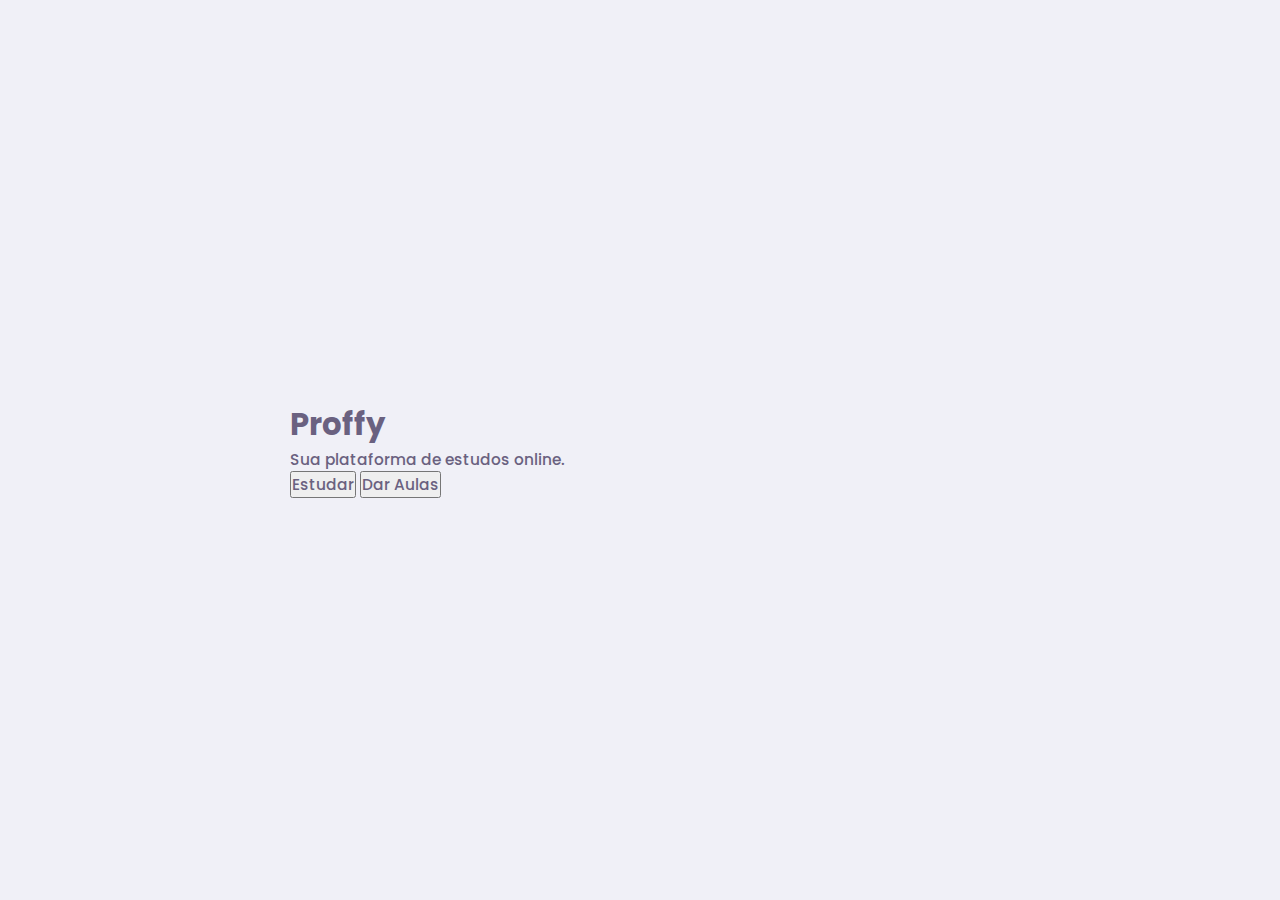
==== index.html @ ed42254c "Initial files" ====
<!DOCTYPE html>
<html lang="pt-br">
<head>
    <meta charset="UTF-8">
    <meta name="viewport" content="width=device-width, initial-scale=1.0">
    <title>Proffy | Sua Plataforma de Estudos Online</title>
    <link rel="stylesheet" href="style.css">
    <link href="https://fonts.googleapis.com/css2?family=Archivo:wght@400;700&amp;family=Poppins:wght@400;600&amp;display=swap" rel="stylesheet">
</head>
<body>
<div id="container">
    <h1>Proffy</h1>
    <p>Sua plataforma de estudos online.</p>
    <!--<img src="images/landing.svg" alt="logo">-->
    <button>Estudar</button>
    <button>Dar Aulas</button>
</div>

</body>
</html>
---- style.css ----
:root {
    --color-background: #F0F0F7;
    --color-primary-lighter: #9871F5;
    --color-primary-light: #916BEA;
    --color-primary: #8257E5;
    --color-primary-dark: #774DD6;
    --color-primary-darker: #6842c2;
    --color-secondary: #04D361;
    --color-secondary-dark: #04BF58;
    --color-title-in-primary: #FFFFFF;
    --color-text-in-primary: #D4C2FF;
    --color-text-title: #32264D;
    --color-text-complement: #9C98A6;
    --color-text-base: #6A6180;
    --color-line-in-white: #E6E6F0;
    --color-input-background: #F8F8FC;
    --color-button-text: #FFFFFF;
    --color-box-base: #FFFFFF;
    --color-box-footer: #FAFAFC;
    --color-small-info: #C1BCCC;
    font-size: 60%; /* controle das medidas rem */
}

* {
    margin: 0;
    padding: 0;
    box-sizing: border-box;
    
}

html, body {
    height: 100vh;
}

body, input, button, textarea {
    font: 500 1.6rem Poppins;
    color:  var(--color-text-base)
}
#container {
    width: 90vh;
    max-width: 700px;  
}

body {
    background-color: var(--color-background);
    display: flex;
    align-items: center;
    justify-content: center;
}
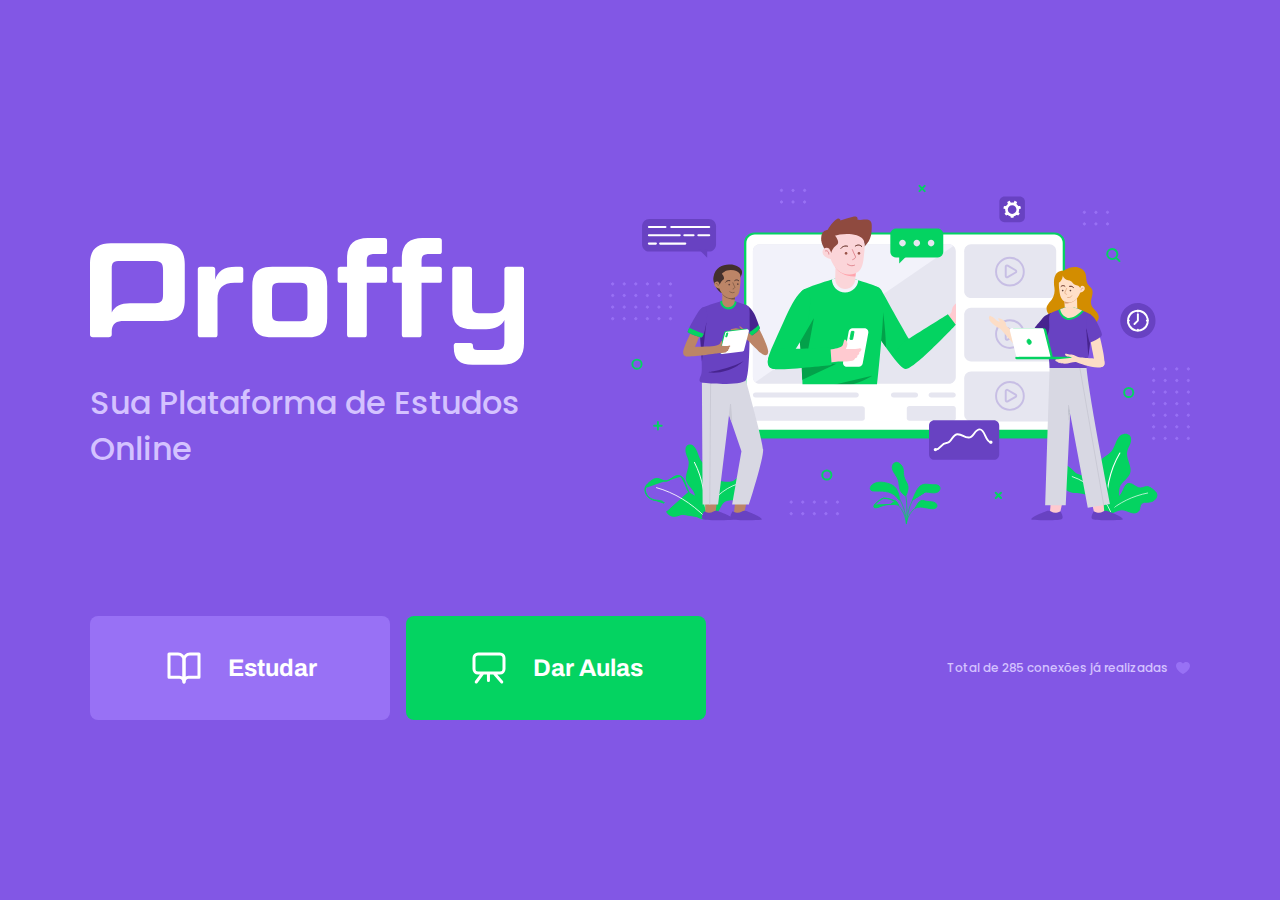
==== commit 84f96342: "add page-landing.css and update main.css" ====
--- a/index.html
+++ b/index.html
@@ -4,17 +4,33 @@
     <meta charset="UTF-8">
     <meta name="viewport" content="width=device-width, initial-scale=1.0">
     <title>Proffy | Sua Plataforma de Estudos Online</title>
-    <link rel="stylesheet" href="style.css">
+    <link rel="stylesheet" href="styles/partials/page-landing.css">
+    <link rel="stylesheet" href="styles/main.css">
     <link href="https://fonts.googleapis.com/css2?family=Archivo:wght@400;700&amp;family=Poppins:wght@400;600&amp;display=swap" rel="stylesheet">
 </head>
-<body>
-<div id="container">
-    <h1>Proffy</h1>
-    <p>Sua plataforma de estudos online.</p>
-    <!--<img src="images/landing.svg" alt="logo">-->
-    <button>Estudar</button>
-    <button>Dar Aulas</button>
-</div>
+<body id="page-landing">
+
+    <div id="container">
+        <div class="logo-container">
+        <img src="images/logo.svg" alt="proffy">
+        <h2>Sua Plataforma de Estudos Online</h2>
+        </div>
+        <img class="hero-image" src="images/landing.svg" alt="landing">
+
+        <div class="buttons-container">
+        <a class="study" href="/study.html"><img src="images/icons/study.svg" alt="Estudar">Estudar</a>
+        <a class="give-classes" href="/give-classes.html"><img src="images/icons/give-classes.svg" alt="dar aulas"> Dar Aulas</a> 
+        </div>
+
+        <p class="total-connections">
+            Total de 285 conexões já realizadas
+            <img src="images/icons/purple-heart.svg" alt="Coração Roxo">
+        </p>
+
+
+    </div>
+
+
 
 </body>
 </html>--- a/styles/partials/page-landing.css
+++ b/styles/partials/page-landing.css
@@ -0,0 +1,141 @@
+#page-landing {
+    background: var(--color-primary);
+  }
+  
+  #container {
+    color: var(--color-text-in-primary)
+  }
+  
+  .logo-container img {
+    height: 10rem;
+  }
+  
+  .logo-container {
+    text-align: center;
+    margin-bottom: 3.2rem;
+  }
+  
+  .logo-container h2 {
+    font-weight: 500;
+    font-size: 3.2rem;
+    line-height: 4.6rem;
+    margin-top: 0.8rem;
+  }
+  
+  .hero-image {
+    width: 100%;
+  }
+  
+  .buttons-container {
+    display: flex;
+    justify-content: center;
+    margin: 3.2rem 0;
+  }
+  
+  .buttons-container a {
+    width: 30rem;
+    height: 10.4rem;
+    border-radius: 0.8rem;
+    margin-right: 1.6rem;
+  
+    font: 700 2.4rem Archivo;
+  
+    display: flex;
+    align-items: center;
+    justify-content: center;
+  
+    text-decoration: none;
+  
+    color: var(--color-button-text);
+  
+    transition: background 0.2s;
+  }
+  
+  .buttons-container a img {
+    width: 4rem;
+    margin-right: 2.4rem;
+  }
+  
+  .buttons-container a.study {
+    background: var(--color-primary-lighter);
+  }
+  
+  .buttons-container a.study:hover {
+    background: var(--color-primary-light);
+  }
+  
+  .buttons-container a.give-classes {
+    background: var(--color-secondary);
+    margin: 0;
+  }
+  
+  .buttons-container a.give-classes:hover {
+    background: var(--color-secondary-dark);
+  }
+  
+  .total-connections {
+    font-size: 1.8rem;
+    display: flex;
+    align-items: center;
+    justify-content: center;
+  }
+  
+  .total-connections img {
+    margin-left: 0.8rem;
+  }
+  
+  @media (max-width: 1100px) {
+    :root {
+      font-size: 38%;
+    }
+  
+    .logo-container img {
+      height: 7rem;
+    }
+  }
+  
+  @media (min-width: 1100px) {
+    #page-landing #container {
+      max-width: 1100px;
+      display: grid;
+      grid-template-columns: 2fr 1fr 2fr;
+      grid-template-rows: 350px 1fr;
+      grid-template-areas: 
+        "proffy img img"
+        "button button texting"
+      ;
+      column-gap: 87px;
+      row-gap: 86px;
+    }
+  
+    .logo-container {
+     grid-area: proffy;
+     text-align: initial;
+     align-self: center;
+     margin: 0;
+    }
+  
+    .logo-container img {
+      height: 127px;
+    }
+  
+    .hero-image {
+      grid-area: img;
+      height: 350px;
+    }
+  
+    .buttons-container {
+      grid-area: button;
+      justify-content: flex-start;
+      margin: 0;
+    }
+  
+    .total-connections {
+      grid-area: texting;
+      justify-self: end;
+      font-size: 1.2rem;
+    }
+  
+    
+  
+  }--- a/styles/main.css
+++ b/styles/main.css
@@ -0,0 +1,56 @@
+:root {
+    --color-background: #F0F0F7;
+    --color-primary-lighter: #9871F5;
+    --color-primary-light: #916BEA;
+    --color-primary: #8257E5;
+    --color-primary-dark: #774DD6;
+    --color-primary-darker: #6842c2;
+    --color-secondary: #04D361;
+    --color-secondary-dark: #04BF58;
+    --color-title-in-primary: #FFFFFF;
+    --color-text-in-primary: #D4C2FF;
+    --color-text-title: #32264D;
+    --color-text-complement: #9C98A6;
+    --color-text-base: #6A6180;
+    --color-line-in-white: #E6E6F0;
+    --color-input-background: #F8F8FC;
+    --color-button-text: #FFFFFF;
+    --color-box-base: #FFFFFF;
+    --color-box-footer: #FAFAFC;
+    --color-small-info: #C1BCCC;
+    font-size: 60%; /* controle das medidas rem */
+}
+
+* {
+    margin: 0;
+    padding: 0;
+    box-sizing: border-box;
+    
+}
+
+html, body {
+    height: 100vh;
+}
+
+body {
+    display: flex;
+    justify-content: center;
+    align-items: center;
+    background-color: var(--color-background);
+  }
+
+body, input, button, textarea {
+    font: 500 1.6rem Poppins;
+    color:  var(--color-text-base)
+}
+
+#container {
+    width: 90vw;
+    max-width: 700px;  
+}
+
+@media (min-width: 700px) {
+    :root {
+        font-size: 62.5%;
+    }
+}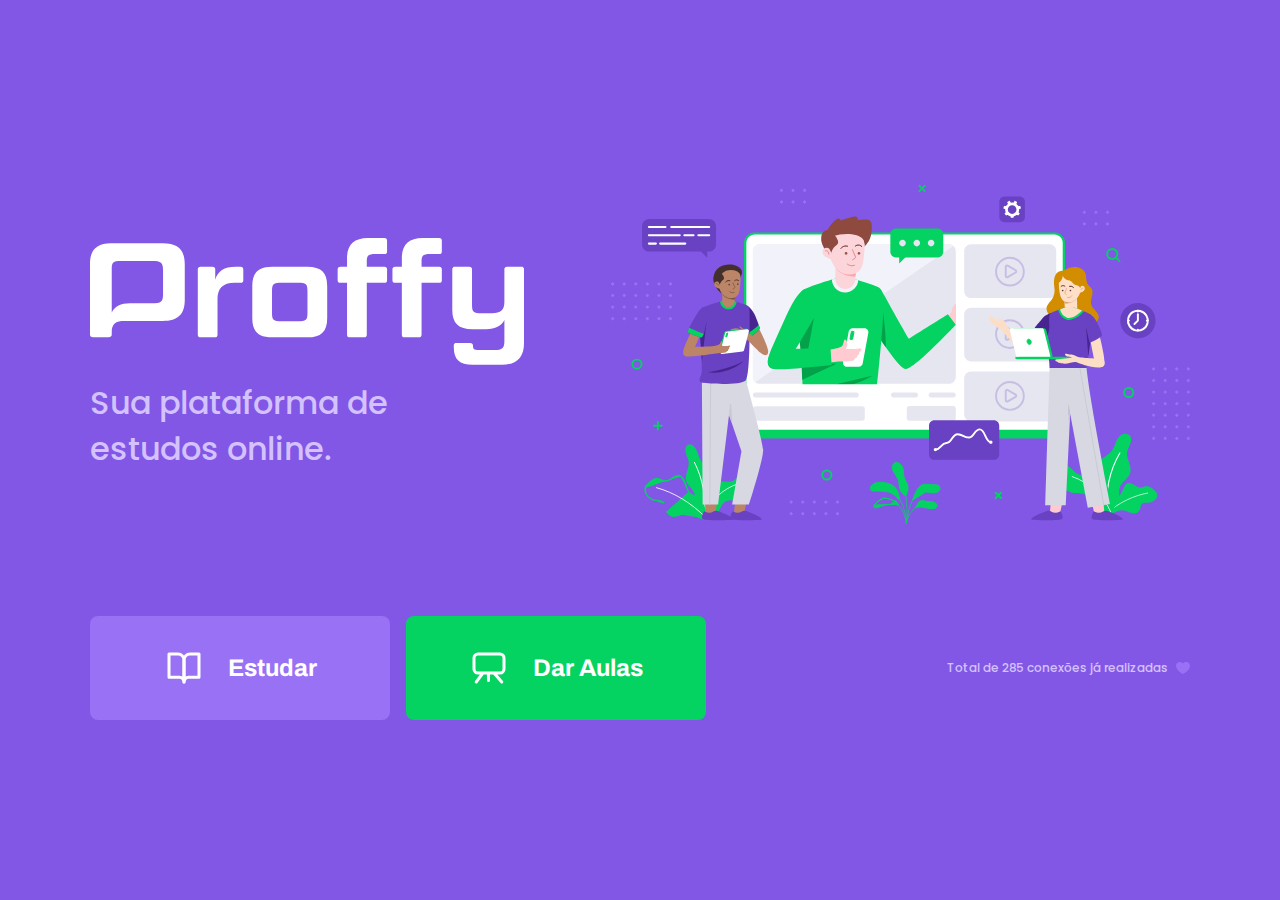
==== commit e047b634: "NLW2 Dia 2 - Adicionado Study.html" ====
--- a/index.html
+++ b/index.html
@@ -13,7 +13,7 @@
     <div id="container">
         <div class="logo-container">
         <img src="images/logo.svg" alt="proffy">
-        <h2>Sua Plataforma de Estudos Online</h2>
+        <h2>Sua plataforma de estudos online.</h2>
         </div>
         <img class="hero-image" src="images/landing.svg" alt="landing">
 
--- a/styles/partials/page-landing.css
+++ b/styles/partials/page-landing.css
@@ -92,6 +92,11 @@
     .logo-container img {
       height: 7rem;
     }
+    .buttons-container a img{
+        width: 4rem;
+        margin-right: 2.4rem;
+        margin-left: 1rem;
+      }
   }
   
   @media (min-width: 1100px) {
